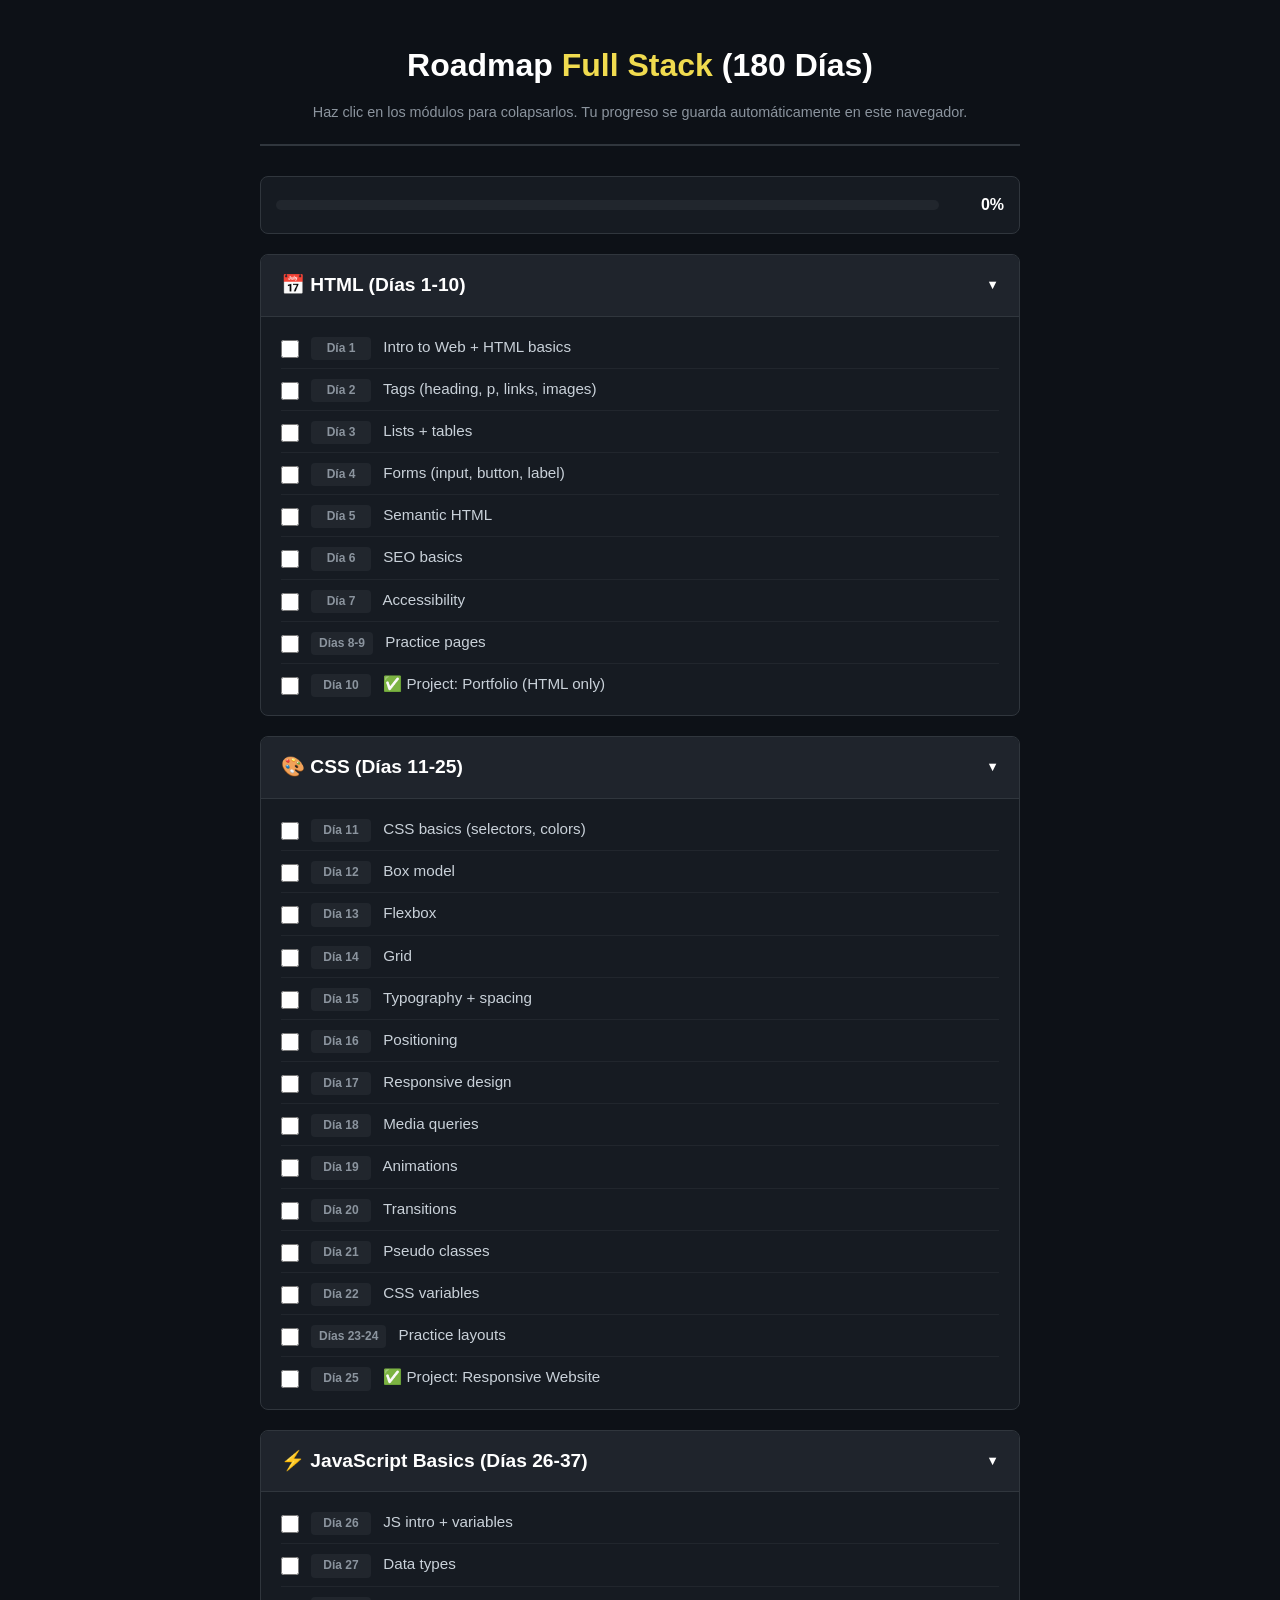
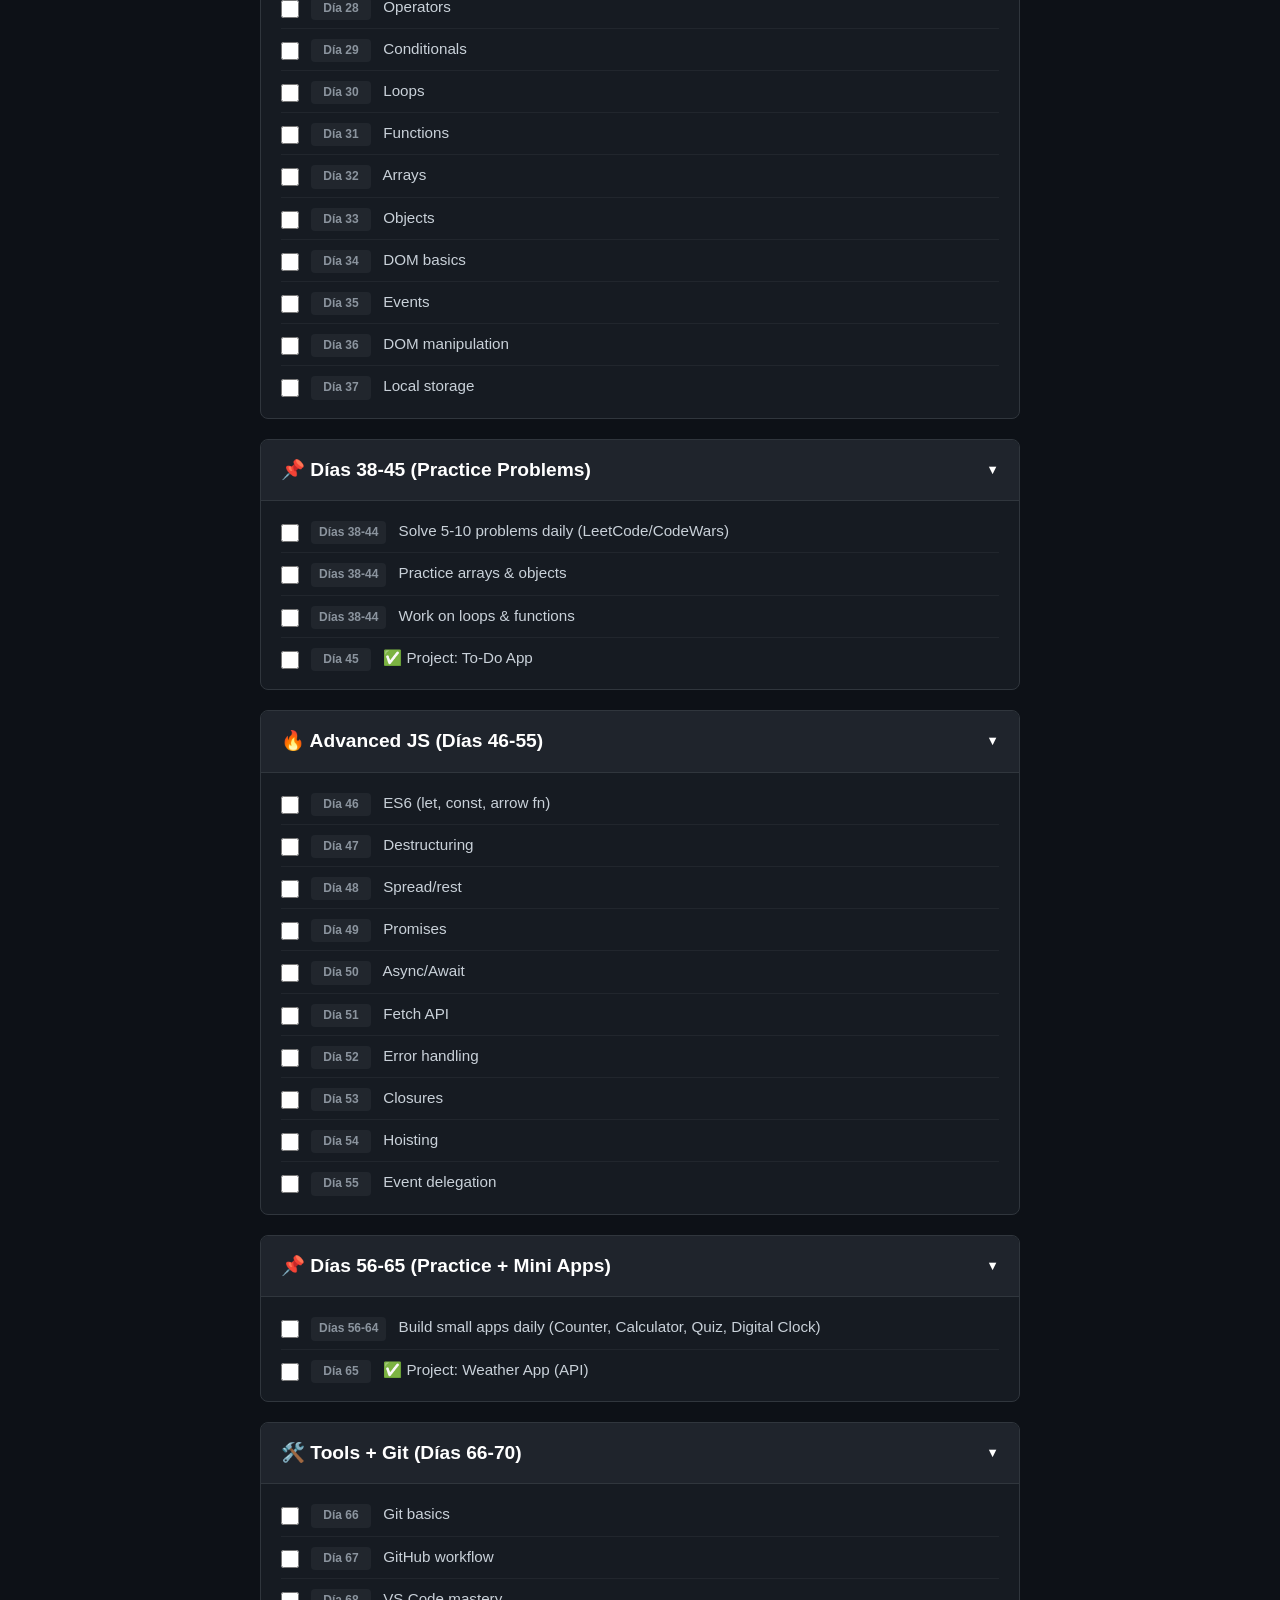
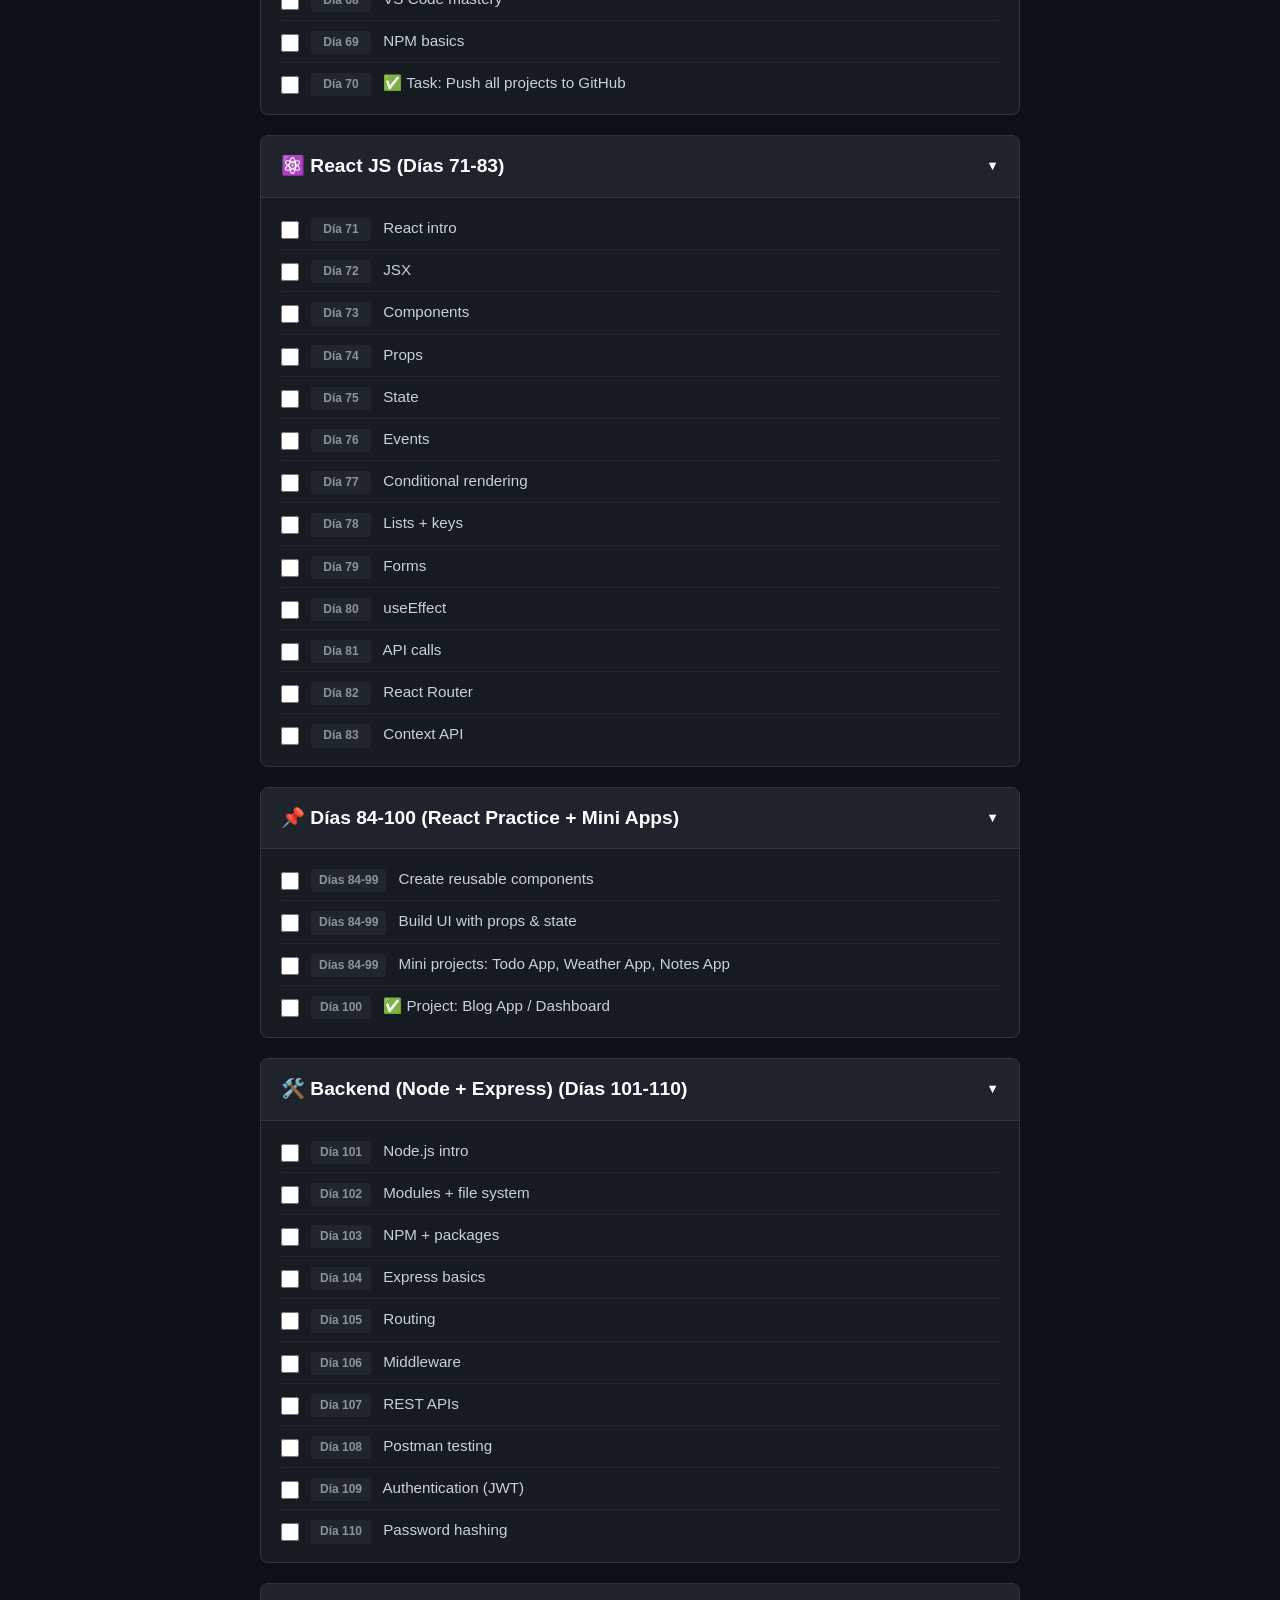
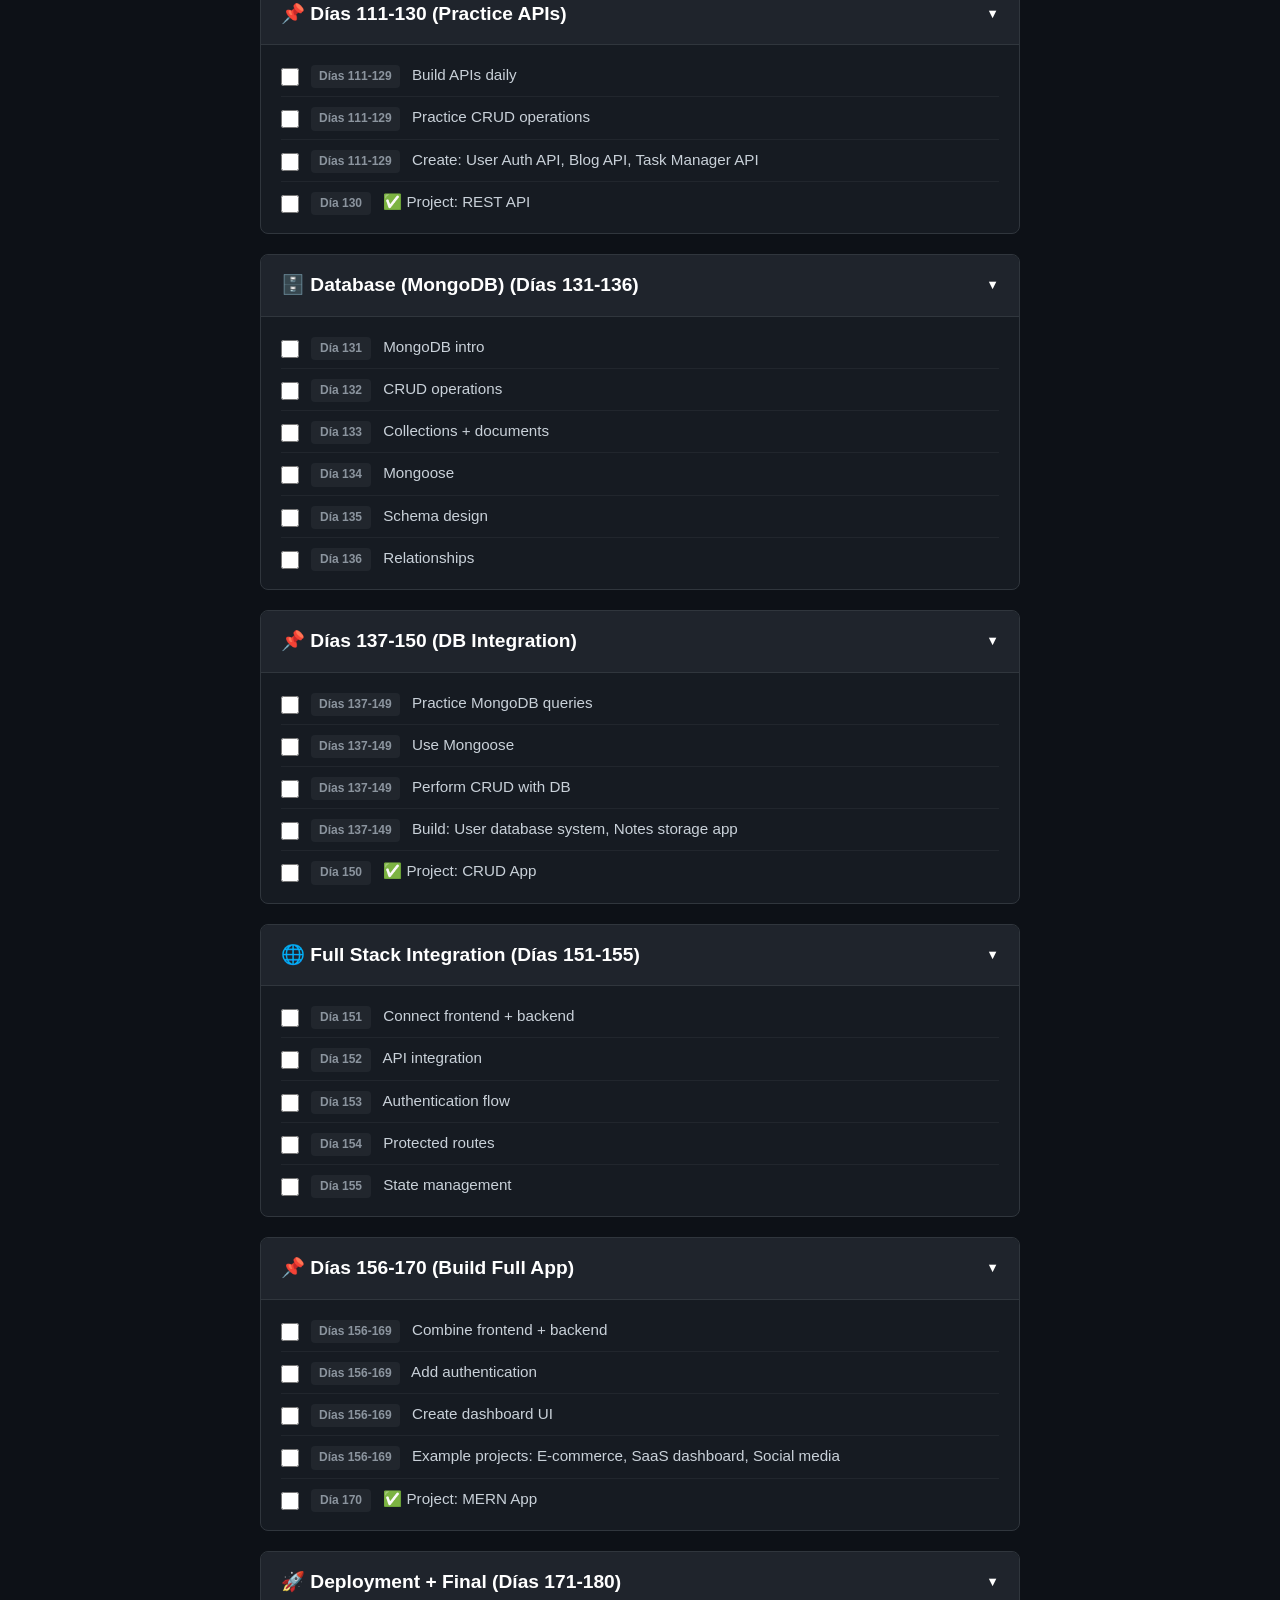
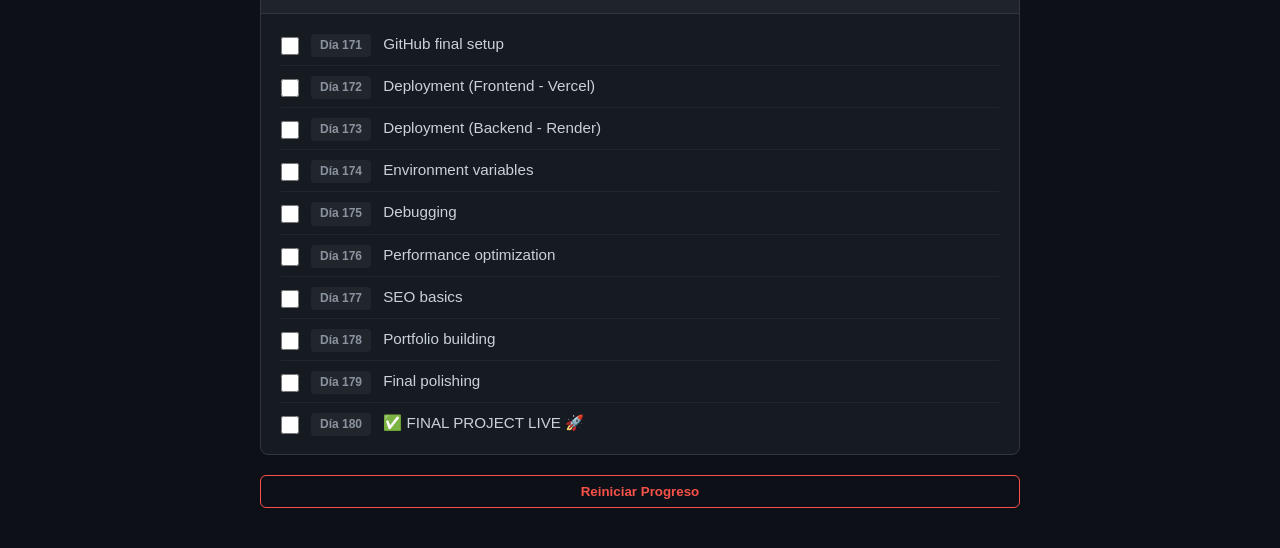
==== roadmap.html @ 85c17764 "Se termina la primera parte de la pagina" ====
<!DOCTYPE html>
<html lang="es">
<head>
    <meta charset="UTF-8">
    <meta name="viewport" content="width=device-width, initial-scale=1.0">
    <title>Roadmap Full Stack - 180 Días</title>
    <style>
        :root {
            --bg-color: #0d1117;
            --card-bg: #161b22;
            --text-color: #c9d1d9;
            --accent-color: #f0db4f; /* Amarillo JS */
            --accent-hover: #e3c92e;
            --border-color: #30363d;
            --completed-color: #238636;
            --completed-text: #8b949e;
        }

        * {
            box-sizing: border-box;
            margin: 0;
            padding: 0;
            font-family: -apple-system, BlinkMacSystemFont, "Segoe UI", Roboto, Helvetica, Arial, sans-serif;
        }

        body {
            background-color: var(--bg-color);
            color: var(--text-color);
            line-height: 1.6;
            padding: 20px;
        }

        header {
            text-align: center;
            margin-bottom: 30px;
            padding-bottom: 20px;
            border-bottom: 2px solid var(--border-color);
        }

        h1 {
            color: #fff;
            font-size: 2rem;
            margin-bottom: 10px;
        }

        h1 span {
            color: var(--accent-color);
        }

        .progress-container {
            background-color: var(--card-bg);
            padding: 15px;
            border-radius: 8px;
            margin-bottom: 20px;
            border: 1px solid var(--border-color);
            display: flex;
            align-items: center;
            gap: 15px;
        }

        .progress-bar-bg {
            flex-grow: 1;
            height: 10px;
            background-color: #21262d;
            border-radius: 5px;
            overflow: hidden;
        }

        .progress-bar-fill {
            height: 100%;
            width: 0%;
            background-color: var(--completed-color);
            transition: width 0.3s ease;
        }

        .progress-text {
            font-weight: bold;
            color: #fff;
            min-width: 50px;
            text-align: right;
        }

        .module {
            background-color: var(--card-bg);
            border: 1px solid var(--border-color);
            border-radius: 8px;
            margin-bottom: 20px;
            overflow: hidden;
        }

        .module-header {
            background-color: #1f242c;
            padding: 15px 20px;
            font-size: 1.2rem;
            font-weight: bold;
            color: #fff;
            border-bottom: 1px solid var(--border-color);
            display: flex;
            justify-content: space-between;
            align-items: center;
            cursor: pointer;
            user-select: none;
        }

        .module-header:hover {
            background-color: #2a3038;
        }

        .module-header .arrow {
            font-size: 0.8rem;
            transition: transform 0.3s;
        }

        .module-header.collapsed .arrow {
            transform: rotate(-90deg);
        }

        .module-content {
            padding: 10px 20px;
            display: block;
        }

        .module-content.collapsed {
            display: none;
        }

        .task {
            display: flex;
            align-items: flex-start;
            padding: 8px 0;
            border-bottom: 1px solid #21262d;
            cursor: pointer;
            transition: background 0.2s;
        }

        .task:last-child {
            border-bottom: none;
        }

        .task:hover {
            background-color: #1c2128;
            border-radius: 4px;
        }

        .task input[type="checkbox"] {
            margin-top: 5px;
            margin-right: 12px;
            width: 18px;
            height: 18px;
            cursor: pointer;
            accent-color: var(--completed-color);
        }

        .task label {
            cursor: pointer;
            flex-grow: 1;
            font-size: 0.95rem;
        }

        .task.completed label {
            text-decoration: line-through;
            color: var(--completed-text);
        }

        .day-tag {
            display: inline-block;
            background-color: #21262d;
            color: #8b949e;
            padding: 2px 8px;
            border-radius: 4px;
            font-size: 0.75rem;
            margin-right: 8px;
            font-weight: bold;
            min-width: 60px;
            text-align: center;
        }

        .task.completed .day-tag {
            background-color: #1a3a1e;
            color: #3fb950;
        }

        .reset-btn {
            background-color: transparent;
            color: #f85149;
            border: 1px solid #f85149;
            padding: 8px 16px;
            border-radius: 6px;
            cursor: pointer;
            font-weight: bold;
            transition: all 0.2s;
            margin-top: 20px;
            display: block;
            width: 100%;
        }

        .reset-btn:hover {
            background-color: #f85149;
            color: #fff;
        }

        /* Responsive */
        @media (min-width: 768px) {
            body {
                max-width: 800px;
                margin: 0 auto;
                padding: 40px 20px;
            }
        }
    </style>
</head>
<body>

    <header>
        <h1>Roadmap <span>Full Stack</span> (180 Días)</h1>
        <p style="color: #8b949e; font-size: 0.9rem;">Haz clic en los módulos para colapsarlos. Tu progreso se guarda automáticamente en este navegador.</p>
    </header>

    <div class="progress-container">
        <div class="progress-bar-bg">
            <div class="progress-bar-fill" id="progressFill"></div>
        </div>
        <div class="progress-text" id="progressText">0%</div>
    </div>

    <div id="roadmapContainer">
        <!-- Aquí se inyectará el contenido con JS -->
    </div>

    <button class="reset-btn" id="resetBtn">Reiniciar Progreso</button>

    <script>
        // Datos extraídos de las imágenes
        const roadmapData = [
            {
                title: "📅 HTML (Días 1-10)",
                tasks: [
                    { day: "Día 1", text: "Intro to Web + HTML basics" },
                    { day: "Día 2", text: "Tags (heading, p, links, images)" },
                    { day: "Día 3", text: "Lists + tables" },
                    { day: "Día 4", text: "Forms (input, button, label)" },
                    { day: "Día 5", text: "Semantic HTML" },
                    { day: "Día 6", text: "SEO basics" },
                    { day: "Día 7", text: "Accessibility" },
                    { day: "Días 8-9", text: "Practice pages" },
                    { day: "Día 10", text: "✅ Project: Portfolio (HTML only)" }
                ]
            },
            {
                title: "🎨 CSS (Días 11-25)",
                tasks: [
                    { day: "Día 11", text: "CSS basics (selectors, colors)" },
                    { day: "Día 12", text: "Box model" },
                    { day: "Día 13", text: "Flexbox" },
                    { day: "Día 14", text: "Grid" },
                    { day: "Día 15", text: "Typography + spacing" },
                    { day: "Día 16", text: "Positioning" },
                    { day: "Día 17", text: "Responsive design" },
                    { day: "Día 18", text: "Media queries" },
                    { day: "Día 19", text: "Animations" },
                    { day: "Día 20", text: "Transitions" },
                    { day: "Día 21", text: "Pseudo classes" },
                    { day: "Día 22", text: "CSS variables" },
                    { day: "Días 23-24", text: "Practice layouts" },
                    { day: "Día 25", text: "✅ Project: Responsive Website" }
                ]
            },
            {
                title: "⚡ JavaScript Basics (Días 26-37)",
                tasks: [
                    { day: "Día 26", text: "JS intro + variables" },
                    { day: "Día 27", text: "Data types" },
                    { day: "Día 28", text: "Operators" },
                    { day: "Día 29", text: "Conditionals" },
                    { day: "Día 30", text: "Loops" },
                    { day: "Día 31", text: "Functions" },
                    { day: "Día 32", text: "Arrays" },
                    { day: "Día 33", text: "Objects" },
                    { day: "Día 34", text: "DOM basics" },
                    { day: "Día 35", text: "Events" },
                    { day: "Día 36", text: "DOM manipulation" },
                    { day: "Día 37", text: "Local storage" }
                ]
            },
            {
                title: "📌 Días 38-45 (Practice Problems)",
                tasks: [
                    { day: "Días 38-44", text: "Solve 5-10 problems daily (LeetCode/CodeWars)" },
                    { day: "Días 38-44", text: "Practice arrays & objects" },
                    { day: "Días 38-44", text: "Work on loops & functions" },
                    { day: "Día 45", text: "✅ Project: To-Do App" }
                ]
            },
            {
                title: "🔥 Advanced JS (Días 46-55)",
                tasks: [
                    { day: "Día 46", text: "ES6 (let, const, arrow fn)" },
                    { day: "Día 47", text: "Destructuring" },
                    { day: "Día 48", text: "Spread/rest" },
                    { day: "Día 49", text: "Promises" },
                    { day: "Día 50", text: "Async/Await" },
                    { day: "Día 51", text: "Fetch API" },
                    { day: "Día 52", text: "Error handling" },
                    { day: "Día 53", text: "Closures" },
                    { day: "Día 54", text: "Hoisting" },
                    { day: "Día 55", text: "Event delegation" }
                ]
            },
            {
                title: "📌 Días 56-65 (Practice + Mini Apps)",
                tasks: [
                    { day: "Días 56-64", text: "Build small apps daily (Counter, Calculator, Quiz, Digital Clock)" },
                    { day: "Día 65", text: "✅ Project: Weather App (API)" }
                ]
            },
            {
                title: "🛠️ Tools + Git (Días 66-70)",
                tasks: [
                    { day: "Día 66", text: "Git basics" },
                    { day: "Día 67", text: "GitHub workflow" },
                    { day: "Día 68", text: "VS Code mastery" },
                    { day: "Día 69", text: "NPM basics" },
                    { day: "Día 70", text: "✅ Task: Push all projects to GitHub" }
                ]
            },
            {
                title: "⚛️ React JS (Días 71-83)",
                tasks: [
                    { day: "Día 71", text: "React intro" },
                    { day: "Día 72", text: "JSX" },
                    { day: "Día 73", text: "Components" },
                    { day: "Día 74", text: "Props" },
                    { day: "Día 75", text: "State" },
                    { day: "Día 76", text: "Events" },
                    { day: "Día 77", text: "Conditional rendering" },
                    { day: "Día 78", text: "Lists + keys" },
                    { day: "Día 79", text: "Forms" },
                    { day: "Día 80", text: "useEffect" },
                    { day: "Día 81", text: "API calls" },
                    { day: "Día 82", text: "React Router" },
                    { day: "Día 83", text: "Context API" }
                ]
            },
            {
                title: "📌 Días 84-100 (React Practice + Mini Apps)",
                tasks: [
                    { day: "Días 84-99", text: "Create reusable components" },
                    { day: "Días 84-99", text: "Build UI with props & state" },
                    { day: "Días 84-99", text: "Mini projects: Todo App, Weather App, Notes App" },
                    { day: "Día 100", text: "✅ Project: Blog App / Dashboard" }
                ]
            },
            {
                title: "🛠️ Backend (Node + Express) (Días 101-110)",
                tasks: [
                    { day: "Día 101", text: "Node.js intro" },
                    { day: "Día 102", text: "Modules + file system" },
                    { day: "Día 103", text: "NPM + packages" },
                    { day: "Día 104", text: "Express basics" },
                    { day: "Día 105", text: "Routing" },
                    { day: "Día 106", text: "Middleware" },
                    { day: "Día 107", text: "REST APIs" },
                    { day: "Día 108", text: "Postman testing" },
                    { day: "Día 109", text: "Authentication (JWT)" },
                    { day: "Día 110", text: "Password hashing" }
                ]
            },
            {
                title: "📌 Días 111-130 (Practice APIs)",
                tasks: [
                    { day: "Días 111-129", text: "Build APIs daily" },
                    { day: "Días 111-129", text: "Practice CRUD operations" },
                    { day: "Días 111-129", text: "Create: User Auth API, Blog API, Task Manager API" },
                    { day: "Día 130", text: "✅ Project: REST API" }
                ]
            },
            {
                title: "🗄️ Database (MongoDB) (Días 131-136)",
                tasks: [
                    { day: "Día 131", text: "MongoDB intro" },
                    { day: "Día 132", text: "CRUD operations" },
                    { day: "Día 133", text: "Collections + documents" },
                    { day: "Día 134", text: "Mongoose" },
                    { day: "Día 135", text: "Schema design" },
                    { day: "Día 136", text: "Relationships" }
                ]
            },
            {
                title: "📌 Días 137-150 (DB Integration)",
                tasks: [
                    { day: "Días 137-149", text: "Practice MongoDB queries" },
                    { day: "Días 137-149", text: "Use Mongoose" },
                    { day: "Días 137-149", text: "Perform CRUD with DB" },
                    { day: "Días 137-149", text: "Build: User database system, Notes storage app" },
                    { day: "Día 150", text: "✅ Project: CRUD App" }
                ]
            },
            {
                title: "🌐 Full Stack Integration (Días 151-155)",
                tasks: [
                    { day: "Día 151", text: "Connect frontend + backend" },
                    { day: "Día 152", text: "API integration" },
                    { day: "Día 153", text: "Authentication flow" },
                    { day: "Día 154", text: "Protected routes" },
                    { day: "Día 155", text: "State management" }
                ]
            },
            {
                title: "📌 Días 156-170 (Build Full App)",
                tasks: [
                    { day: "Días 156-169", text: "Combine frontend + backend" },
                    { day: "Días 156-169", text: "Add authentication" },
                    { day: "Días 156-169", text: "Create dashboard UI" },
                    { day: "Días 156-169", text: "Example projects: E-commerce, SaaS dashboard, Social media" },
                    { day: "Día 170", text: "✅ Project: MERN App" }
                ]
            },
            {
                title: "🚀 Deployment + Final (Días 171-180)",
                tasks: [
                    { day: "Día 171", text: "GitHub final setup" },
                    { day: "Día 172", text: "Deployment (Frontend - Vercel)" },
                    { day: "Día 173", text: "Deployment (Backend - Render)" },
                    { day: "Día 174", text: "Environment variables" },
                    { day: "Día 175", text: "Debugging" },
                    { day: "Día 176", text: "Performance optimization" },
                    { day: "Día 177", text: "SEO basics" },
                    { day: "Día 178", text: "Portfolio building" },
                    { day: "Día 179", text: "Final polishing" },
                    { day: "Día 180", text: "✅ FINAL PROJECT LIVE 🚀" }
                ]
            }
        ];

        const container = document.getElementById('roadmapContainer');
        const progressFill = document.getElementById('progressFill');
        const progressText = document.getElementById('progressText');
        const resetBtn = document.getElementById('resetBtn');

        // Generar un ID único para cada tarea basado en el índice
        function getTaskId(moduleIndex, taskIndex) {
            return `task-${moduleIndex}-${taskIndex}`;
        }

        // Renderizar la lista
        function renderRoadmap() {
            let html = '';
            
            roadmapData.forEach((module, mIndex) => {
                // Generar ID para el módulo (para guardar si está colapsado)
                const moduleId = `module-${mIndex}`;
                const isCollapsed = localStorage.getItem(moduleId) === 'true';
                
                html += `
                    <div class="module">
                        <div class="module-header ${isCollapsed ? 'collapsed' : ''}" data-module-id="${moduleId}">
                            <span>${module.title}</span>
                            <span class="arrow">▼</span>
                        </div>
                        <div class="module-content ${isCollapsed ? 'collapsed' : ''}">
                `;

                module.tasks.forEach((task, tIndex) => {
                    const taskId = getTaskId(mIndex, tIndex);
                    const isCompleted = localStorage.getItem(taskId) === 'true';
                    
                    html += `
                        <div class="task ${isCompleted ? 'completed' : ''}" data-task-id="${taskId}">
                            <input type="checkbox" id="${taskId}" ${isCompleted ? 'checked' : ''}>
                            <label for="${taskId}">
                                <span class="day-tag">${task.day}</span>
                                ${task.text}
                            </label>
                        </div>
                    `;
                });

                html += `
                        </div>
                    </div>
                `;
            });

            container.innerHTML = html;
            updateProgress();
            attachEventListeners();
        }

        // Actualizar la barra de progreso
        function updateProgress() {
            const totalTasks = document.querySelectorAll('.task').length;
            const completedTasks = document.querySelectorAll('.task.completed').length;
            
            const percentage = totalTasks === 0 ? 0 : Math.round((completedTasks / totalTasks) * 100);
            
            progressFill.style.width = `${percentage}%`;
            progressText.textContent = `${percentage}%`;
        }

        // Manejar eventos
        function attachEventListeners() {
            // Checkboxes
            document.querySelectorAll('.task input[type="checkbox"]').forEach(checkbox => {
                checkbox.addEventListener('change', (e) => {
                    const taskDiv = e.target.closest('.task');
                    const taskId = taskDiv.dataset.taskId;
                    
                    if (e.target.checked) {
                        taskDiv.classList.add('completed');
                        localStorage.setItem(taskId, 'true');
                    } else {
                        taskDiv.classList.remove('completed');
                        localStorage.removeItem(taskId);
                    }
                    updateProgress();
                });
            });

            // Colapsar módulos
            document.querySelectorAll('.module-header').forEach(header => {
                header.addEventListener('click', () => {
                    const moduleId = header.dataset.moduleId;
                    const content = header.nextElementSibling;
                    
                    header.classList.toggle('collapsed');
                    content.classList.toggle('collapsed');
                    
                    // Guardar estado en localStorage
                    const isCollapsed = header.classList.contains('collapsed');
                    localStorage.setItem(moduleId, isCollapsed);
                });
            });
        }

        // Reiniciar progreso
        resetBtn.addEventListener('click', () => {
            if (confirm('¿Estás seguro de que quieres borrar todo tu progreso? Esta acción no se puede deshacer.')) {
                localStorage.clear();
                renderRoadmap();
            }
        });

        // Inicializar
        renderRoadmap();

    </script>
</body>
</html>
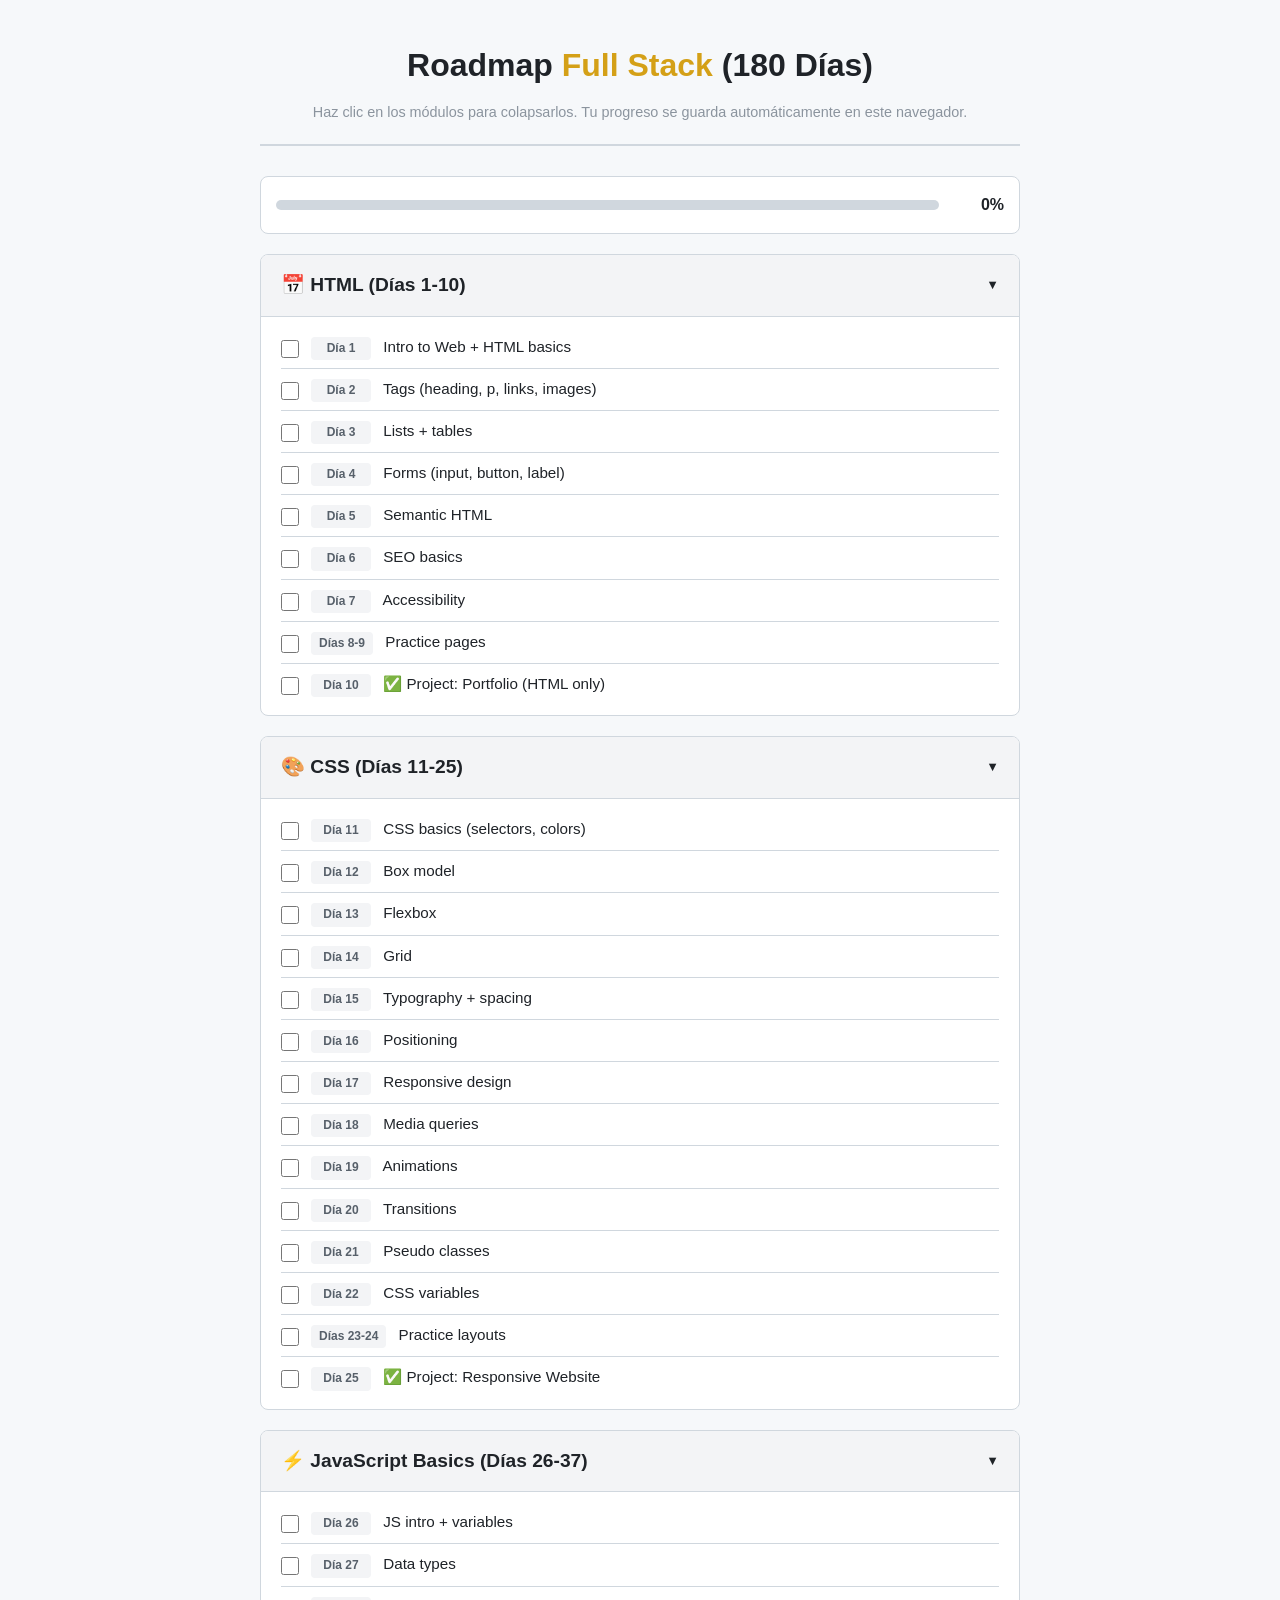
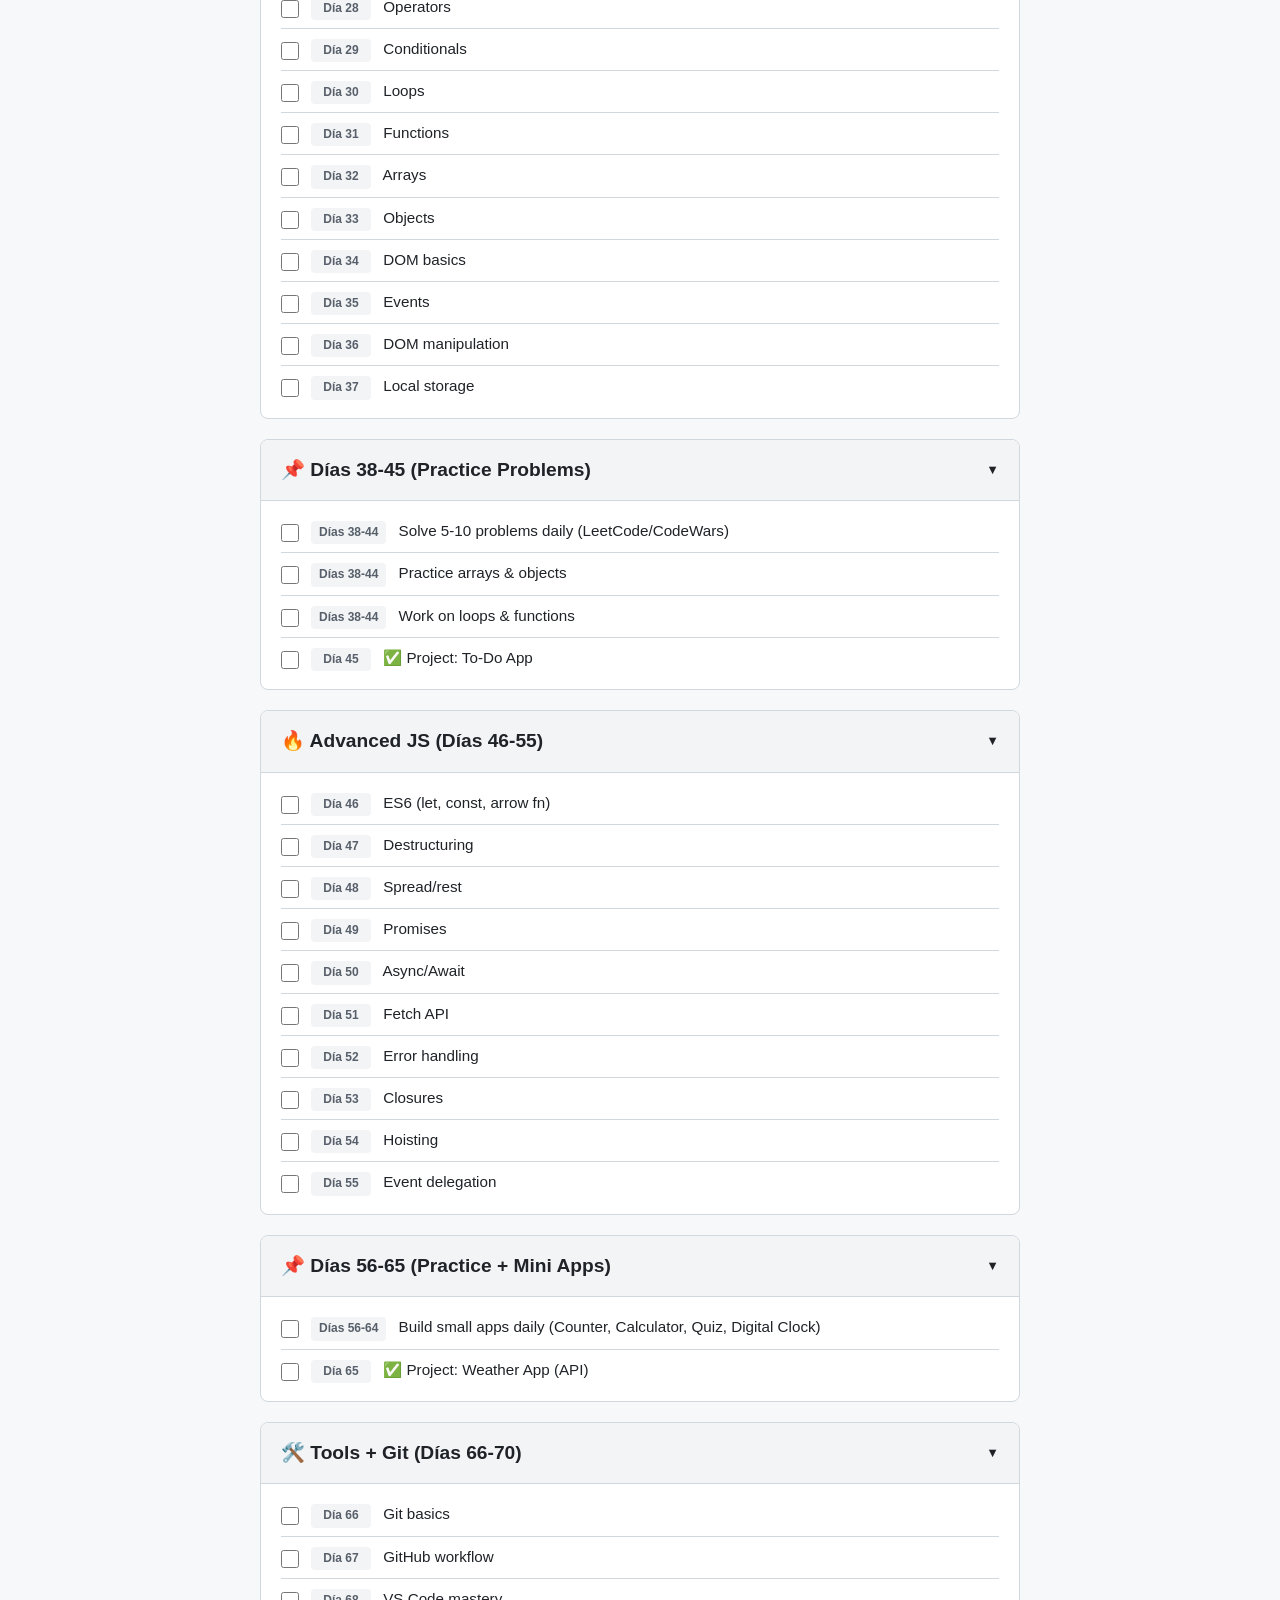
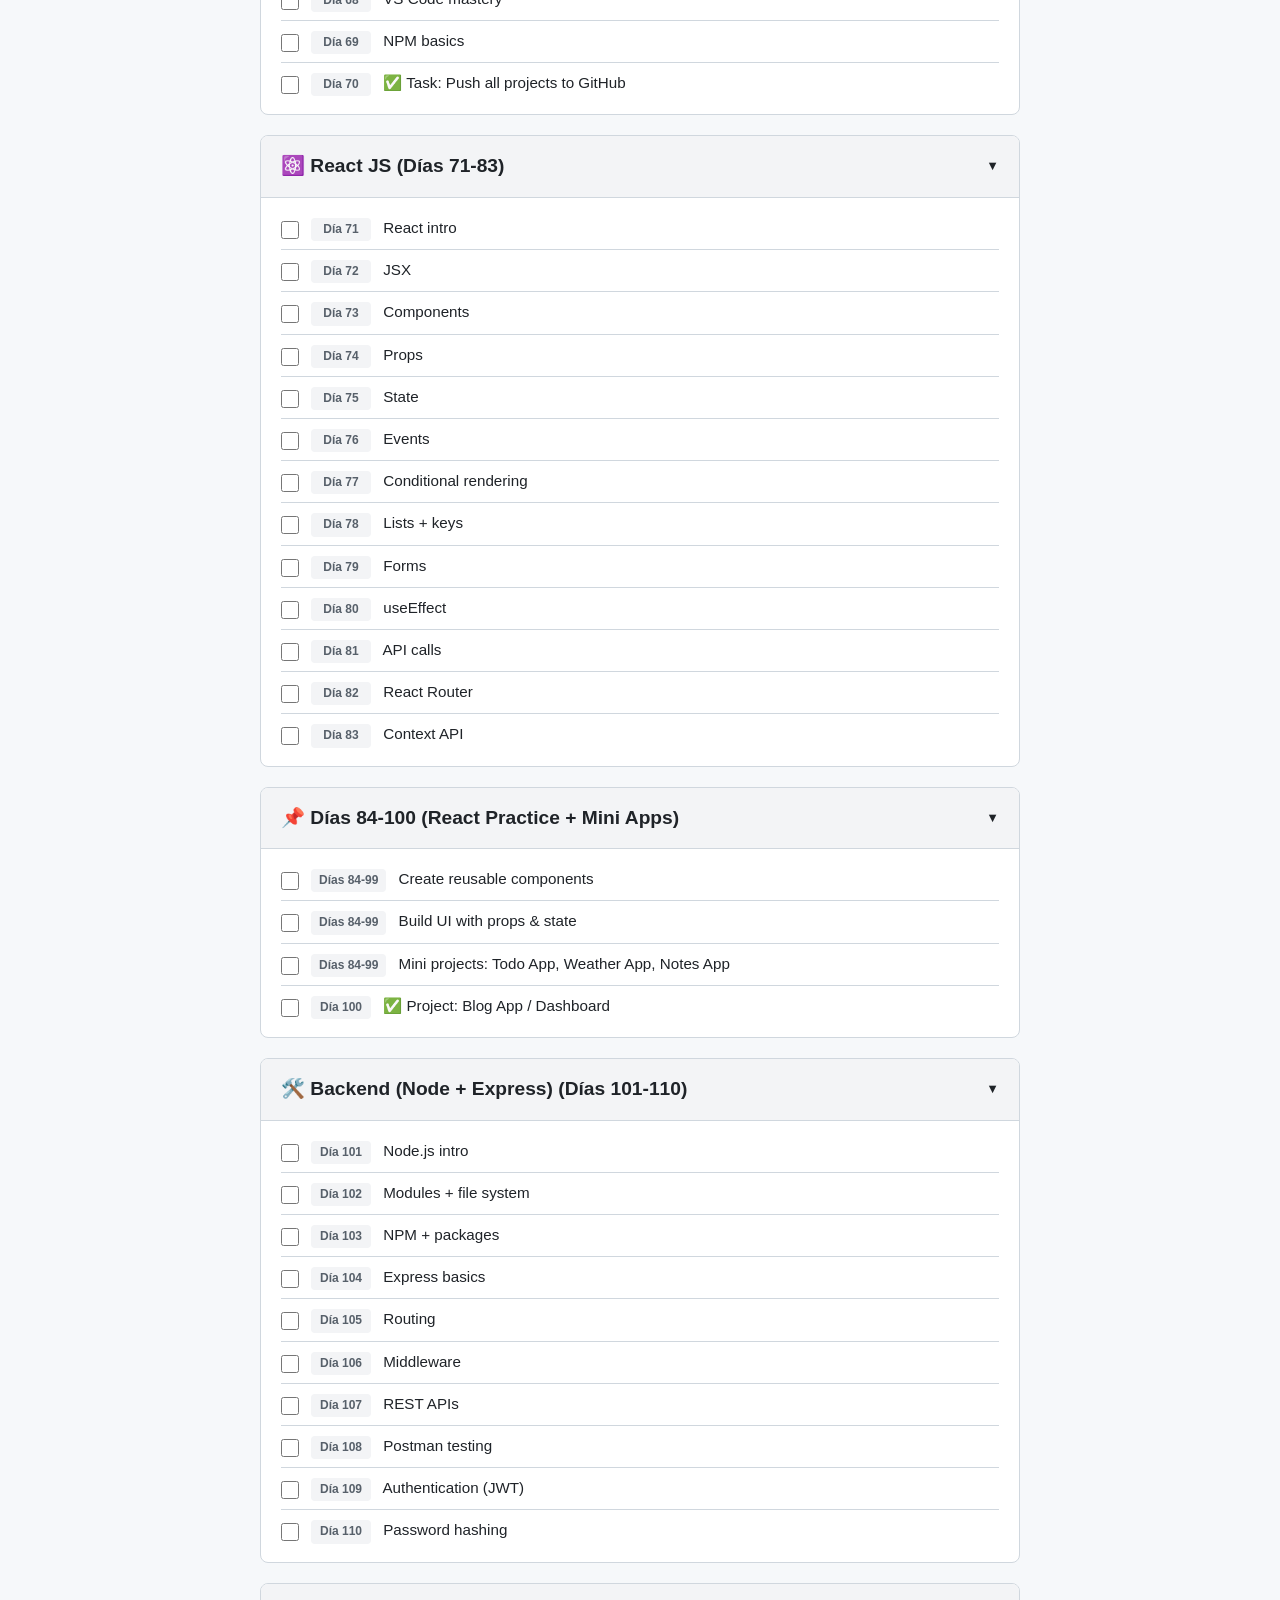
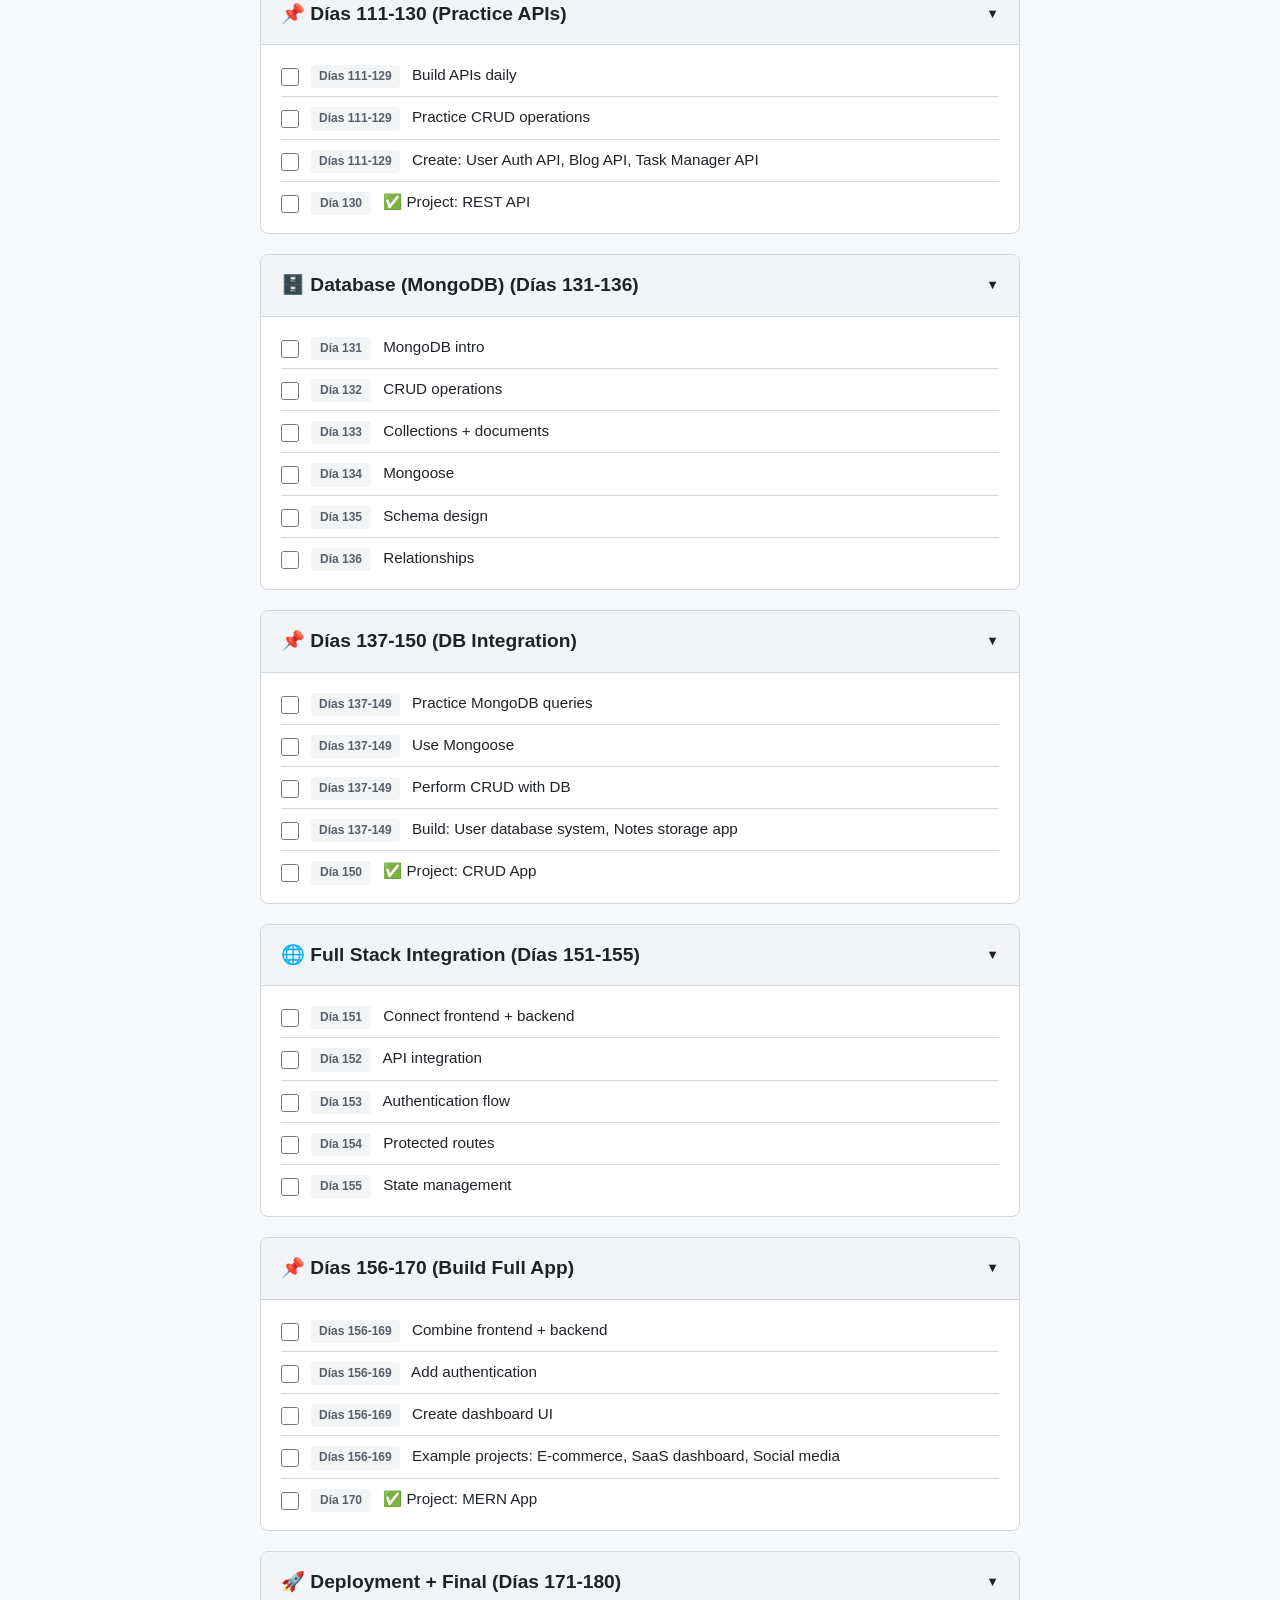
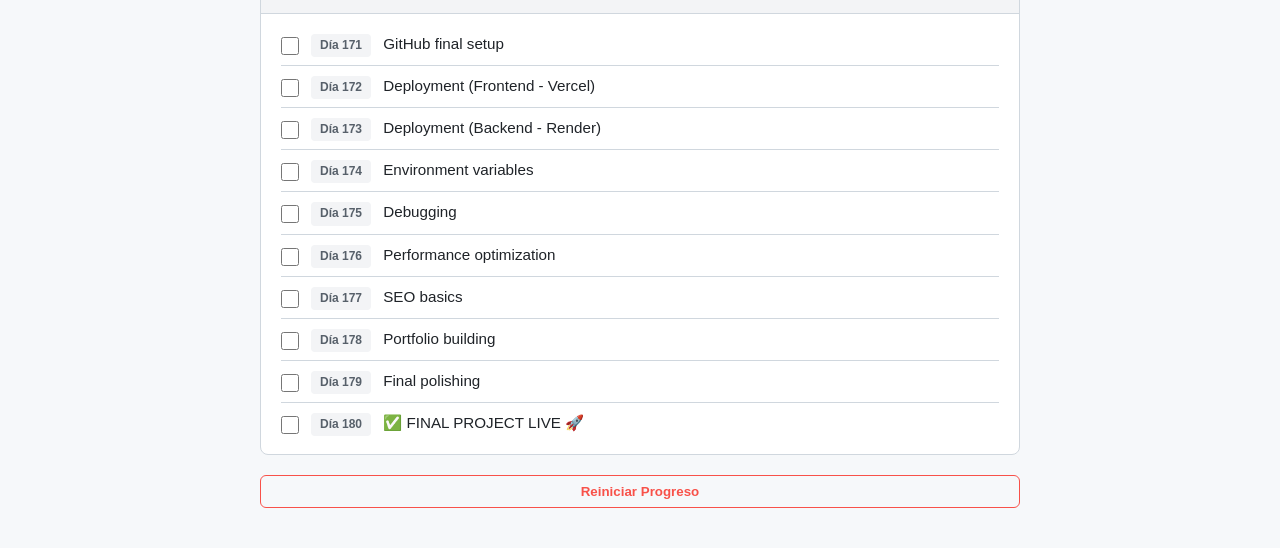
==== commit f8e529e7: "Se guarda cambios antes de los cursos" ====
--- a/roadmap.html
+++ b/roadmap.html
@@ -4,210 +4,8 @@
     <meta charset="UTF-8">
     <meta name="viewport" content="width=device-width, initial-scale=1.0">
     <title>Roadmap Full Stack - 180 Días</title>
-    <style>
-        :root {
-            --bg-color: #0d1117;
-            --card-bg: #161b22;
-            --text-color: #c9d1d9;
-            --accent-color: #f0db4f; /* Amarillo JS */
-            --accent-hover: #e3c92e;
-            --border-color: #30363d;
-            --completed-color: #238636;
-            --completed-text: #8b949e;
-        }
-
-        * {
-            box-sizing: border-box;
-            margin: 0;
-            padding: 0;
-            font-family: -apple-system, BlinkMacSystemFont, "Segoe UI", Roboto, Helvetica, Arial, sans-serif;
-        }
-
-        body {
-            background-color: var(--bg-color);
-            color: var(--text-color);
-            line-height: 1.6;
-            padding: 20px;
-        }
-
-        header {
-            text-align: center;
-            margin-bottom: 30px;
-            padding-bottom: 20px;
-            border-bottom: 2px solid var(--border-color);
-        }
-
-        h1 {
-            color: #fff;
-            font-size: 2rem;
-            margin-bottom: 10px;
-        }
-
-        h1 span {
-            color: var(--accent-color);
-        }
-
-        .progress-container {
-            background-color: var(--card-bg);
-            padding: 15px;
-            border-radius: 8px;
-            margin-bottom: 20px;
-            border: 1px solid var(--border-color);
-            display: flex;
-            align-items: center;
-            gap: 15px;
-        }
-
-        .progress-bar-bg {
-            flex-grow: 1;
-            height: 10px;
-            background-color: #21262d;
-            border-radius: 5px;
-            overflow: hidden;
-        }
-
-        .progress-bar-fill {
-            height: 100%;
-            width: 0%;
-            background-color: var(--completed-color);
-            transition: width 0.3s ease;
-        }
-
-        .progress-text {
-            font-weight: bold;
-            color: #fff;
-            min-width: 50px;
-            text-align: right;
-        }
-
-        .module {
-            background-color: var(--card-bg);
-            border: 1px solid var(--border-color);
-            border-radius: 8px;
-            margin-bottom: 20px;
-            overflow: hidden;
-        }
-
-        .module-header {
-            background-color: #1f242c;
-            padding: 15px 20px;
-            font-size: 1.2rem;
-            font-weight: bold;
-            color: #fff;
-            border-bottom: 1px solid var(--border-color);
-            display: flex;
-            justify-content: space-between;
-            align-items: center;
-            cursor: pointer;
-            user-select: none;
-        }
-
-        .module-header:hover {
-            background-color: #2a3038;
-        }
-
-        .module-header .arrow {
-            font-size: 0.8rem;
-            transition: transform 0.3s;
-        }
-
-        .module-header.collapsed .arrow {
-            transform: rotate(-90deg);
-        }
-
-        .module-content {
-            padding: 10px 20px;
-            display: block;
-        }
-
-        .module-content.collapsed {
-            display: none;
-        }
-
-        .task {
-            display: flex;
-            align-items: flex-start;
-            padding: 8px 0;
-            border-bottom: 1px solid #21262d;
-            cursor: pointer;
-            transition: background 0.2s;
-        }
-
-        .task:last-child {
-            border-bottom: none;
-        }
-
-        .task:hover {
-            background-color: #1c2128;
-            border-radius: 4px;
-        }
-
-        .task input[type="checkbox"] {
-            margin-top: 5px;
-            margin-right: 12px;
-            width: 18px;
-            height: 18px;
-            cursor: pointer;
-            accent-color: var(--completed-color);
-        }
-
-        .task label {
-            cursor: pointer;
-            flex-grow: 1;
-            font-size: 0.95rem;
-        }
-
-        .task.completed label {
-            text-decoration: line-through;
-            color: var(--completed-text);
-        }
-
-        .day-tag {
-            display: inline-block;
-            background-color: #21262d;
-            color: #8b949e;
-            padding: 2px 8px;
-            border-radius: 4px;
-            font-size: 0.75rem;
-            margin-right: 8px;
-            font-weight: bold;
-            min-width: 60px;
-            text-align: center;
-        }
-
-        .task.completed .day-tag {
-            background-color: #1a3a1e;
-            color: #3fb950;
-        }
-
-        .reset-btn {
-            background-color: transparent;
-            color: #f85149;
-            border: 1px solid #f85149;
-            padding: 8px 16px;
-            border-radius: 6px;
-            cursor: pointer;
-            font-weight: bold;
-            transition: all 0.2s;
-            margin-top: 20px;
-            display: block;
-            width: 100%;
-        }
-
-        .reset-btn:hover {
-            background-color: #f85149;
-            color: #fff;
-        }
-
-        /* Responsive */
-        @media (min-width: 768px) {
-            body {
-                max-width: 800px;
-                margin: 0 auto;
-                padding: 40px 20px;
-            }
-        }
-    </style>
+    <link rel="stylesheet" href="styles/roadmap.css">
+    <script src="scripts/themes.js"></script>
 </head>
 <body>
 
--- a/styles/roadmap.css
+++ b/styles/roadmap.css
@@ -0,0 +1,270 @@
+ /* ============================
+           TEMA CLARO (por defecto)
+           ============================ */
+           :root {
+            --bg-color: #f6f8fa;
+            --card-bg: #ffffff;
+            --text-color: #1f2328;
+            --text-muted: #57606a;
+            --accent-color: #d4a017;
+            --accent-hover: #b8890f;
+            --border-color: #d0d7de;
+            --header-bg: #ffffff;
+            --nav-hover: #f3f4f6;
+            --completed-color: #1a7f37;
+            --completed-text: #57606a;
+            --module-header-bg: #f3f4f6;
+            --module-header-hover: #eaeef2;
+            --task-hover: #f9fafb;
+        }
+
+        /* ============================
+           TEMA OSCURO (estilo roadmap original)
+           ============================ */
+        html[data-theme="dark"] {
+            --bg-color: #0d1117;
+            --card-bg: #161b22;
+            --text-color: #c9d1d9;
+            --text-muted: #8b949e;
+            --accent-color: #f0db4f;
+            --accent-hover: #e3c92e;
+            --border-color: #30363d;
+            --header-bg: #161b22;
+            --nav-hover: #1f242c;
+            --completed-color: #238636;
+            --completed-text: #8b949e;
+            --module-header-bg: #1f242c;
+            --module-header-hover: #2a3038;
+            --task-hover: #1c2128;
+        }
+
+        * {
+            box-sizing: border-box;
+            margin: 0;
+            padding: 0;
+            font-family: -apple-system, BlinkMacSystemFont, "Segoe UI", Roboto,
+                Helvetica, Arial, sans-serif;
+        }
+
+        body {
+            background-color: var(--bg-color);
+            color: var(--text-color);
+            line-height: 1.6;
+            padding: 20px;
+            transition: background-color 0.3s ease, color 0.3s ease;
+        }
+
+        header {
+            text-align: center;
+            margin-bottom: 30px;
+            padding-bottom: 20px;
+            border-bottom: 2px solid var(--border-color);
+            position: relative;
+        }
+
+        h1 {
+            color: var(--text-color);
+            font-size: 2rem;
+            margin-bottom: 10px;
+        }
+
+        h1 span {
+            color: var(--accent-color);
+        }
+
+        .theme-toggle {
+            position: absolute;
+            top: 0;
+            right: 0;
+            background-color: var(--card-bg);
+            border: 1px solid var(--border-color);
+            color: var(--text-color);
+            width: 40px;
+            height: 40px;
+            border-radius: 50%;
+            cursor: pointer;
+            font-size: 1.1rem;
+            display: flex;
+            align-items: center;
+            justify-content: center;
+            transition: all 0.2s ease;
+        }
+
+        .theme-toggle:hover {
+            background-color: var(--module-header-hover);
+            transform: scale(1.1);
+        }
+
+        .progress-container {
+            background-color: var(--card-bg);
+            padding: 15px;
+            border-radius: 8px;
+            margin-bottom: 20px;
+            border: 1px solid var(--border-color);
+            display: flex;
+            align-items: center;
+            gap: 15px;
+            transition: background-color 0.3s ease, border-color 0.3s ease;
+        }
+
+        .progress-bar-bg {
+            flex-grow: 1;
+            height: 10px;
+            background-color: var(--border-color);
+            border-radius: 5px;
+            overflow: hidden;
+        }
+
+        .progress-bar-fill {
+            height: 100%;
+            width: 0%;
+            background-color: var(--completed-color);
+            transition: width 0.3s ease;
+        }
+
+        .progress-text {
+            font-weight: bold;
+            color: var(--text-color);
+            min-width: 50px;
+            text-align: right;
+        }
+
+        .module {
+            background-color: var(--card-bg);
+            border: 1px solid var(--border-color);
+            border-radius: 8px;
+            margin-bottom: 20px;
+            overflow: hidden;
+            transition: background-color 0.3s ease, border-color 0.3s ease;
+        }
+
+        .module-header {
+            background-color: var(--module-header-bg);
+            padding: 15px 20px;
+            font-size: 1.2rem;
+            font-weight: bold;
+            color: var(--text-color);
+            border-bottom: 1px solid var(--border-color);
+            display: flex;
+            justify-content: space-between;
+            align-items: center;
+            cursor: pointer;
+            user-select: none;
+        }
+
+        .module-header:hover {
+            background-color: var(--module-header-hover);
+        }
+
+        .module-header .arrow {
+            font-size: 0.8rem;
+            transition: transform 0.3s;
+        }
+
+        .module-header.collapsed .arrow {
+            transform: rotate(-90deg);
+        }
+
+        .module-content {
+            padding: 10px 20px;
+            display: block;
+        }
+
+        .module-content.collapsed {
+            display: none;
+        }
+
+        .task {
+            display: flex;
+            align-items: flex-start;
+            padding: 8px 0;
+            border-bottom: 1px solid var(--border-color);
+            cursor: pointer;
+            transition: background 0.2s;
+        }
+
+        .task:last-child {
+            border-bottom: none;
+        }
+
+        .task:hover {
+            background-color: var(--task-hover);
+            border-radius: 4px;
+        }
+
+        .task input[type="checkbox"] {
+            margin-top: 5px;
+            margin-right: 12px;
+            width: 18px;
+            height: 18px;
+            cursor: pointer;
+            accent-color: var(--completed-color);
+        }
+
+        .task label {
+            cursor: pointer;
+            flex-grow: 1;
+            font-size: 0.95rem;
+        }
+
+        .task.completed label {
+            text-decoration: line-through;
+            color: var(--completed-text);
+        }
+
+        .day-tag {
+            display: inline-block;
+            background-color: var(--module-header-bg);
+            color: var(--text-muted);
+            padding: 2px 8px;
+            border-radius: 4px;
+            font-size: 0.75rem;
+            margin-right: 8px;
+            font-weight: bold;
+            min-width: 60px;
+            text-align: center;
+        }
+
+        .task.completed .day-tag {
+            background-color: var(--completed-color);
+            color: #fff;
+        }
+
+        .reset-btn {
+            background-color: transparent;
+            color: #f85149;
+            border: 1px solid #f85149;
+            padding: 8px 16px;
+            border-radius: 6px;
+            cursor: pointer;
+            font-weight: bold;
+            transition: all 0.2s;
+            margin-top: 20px;
+            display: block;
+            width: 100%;
+        }
+
+        .reset-btn:hover {
+            background-color: #f85149;
+            color: #fff;
+        }
+
+        .back-link {
+            display: inline-block;
+            margin-top: 20px;
+            color: var(--accent-color);
+            text-decoration: none;
+            font-weight: bold;
+        }
+
+        .back-link:hover {
+            color: var(--accent-hover);
+        }
+
+        @media (min-width: 768px) {
+            body {
+                max-width: 800px;
+                margin: 0 auto;
+                padding: 40px 20px;
+            }
+        }
